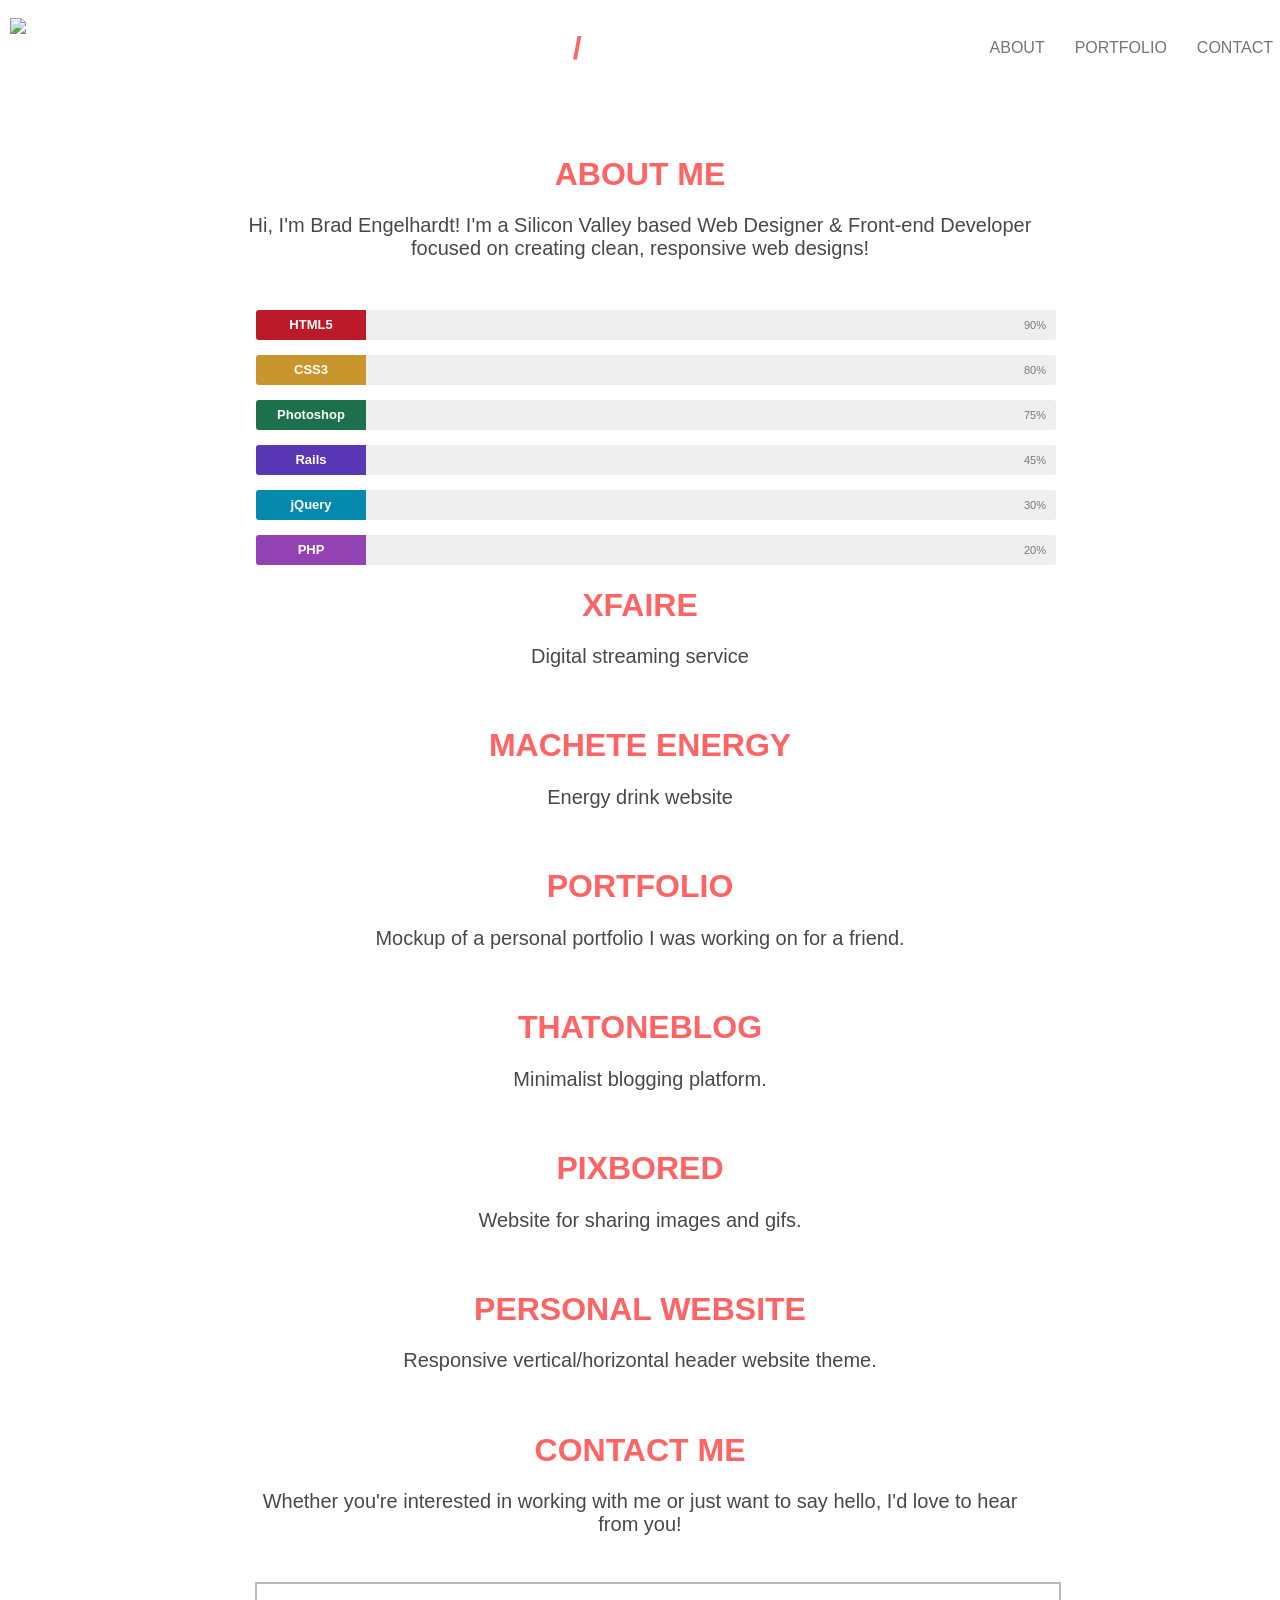
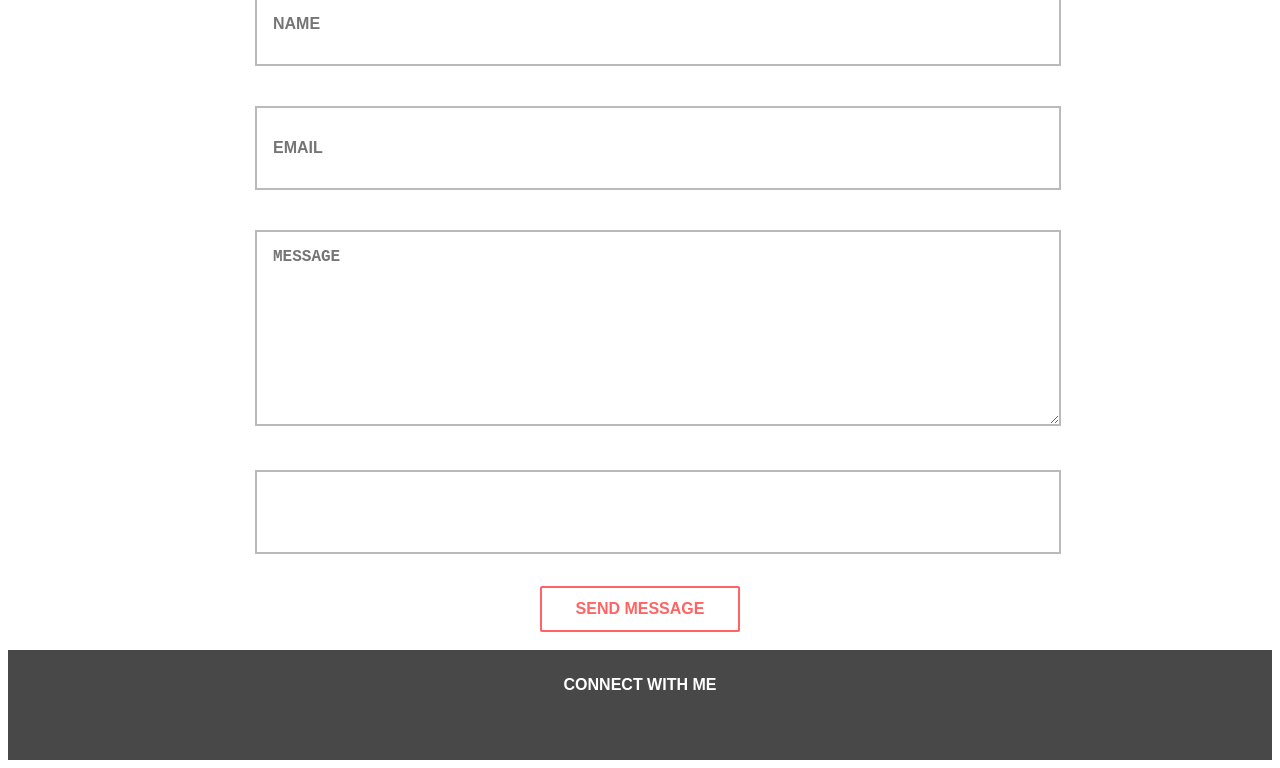
==== src/index.html @ 7ea71471 "6/10" ====
<!DOCTYPE html>
<html lang="en">
<head>
  <meta charset="UTF-8">
  <meta http-equiv="X-UA-Compatible" content="IE=edge">
  <meta name="viewport" content="width=device-width, initial-scale=1.0">
  <title>Document</title>
  <link rel="stylesheet" href="./style.css">
  <link rel="stylesheet" href="./script.js">
</head>

<body>
  <!-- navbar header -->
  <div class="nav-header">
    <div class="nav-brand">
      <img src="https://s3-us-west-2.amazonaws.com/parallax-theme/assets/bradlogo2.png">
    </div>
    <i class="fa fa-bars fa-3x"></i>
    <div class="header-links">
      <ul>
        <li data-menuanchor="fourthPage"><a href="#contact">CONTACT</a></li>
        <li data-menuanchor="thirdPage"><a href="#portfolio">PORTFOLIO</a></li>
        <li data-menuanchor="secondPage"><a href="#about">ABOUT</a></li>
      </ul>
    </div>
  </div>
  <!-- end navbar header -->

  <!-- sidebar slider -->
  <div class="nav-screen">
    <i class="fa fa-times fa-3x"></i>
    <div class="nav-container">
      <div class="nav-links">
        <ul id='myMenu'>
          <li data-menuanchor="secondPage"><a href="#about">ABOUT</a></li>
          <li data-menuanchor="thirdPage"><a href="#portfolio">PORTFOLIO</a></li>
          <li data-menuanchor="fourthPage"><a href="#contact">CONTACT</a></li>
        </ul>
      </div>
    </div>
  </div>
  <!-- end navbar slider -->

  <!-- begin fullpage -->

  <div id="fullpage">

    <!-- begin section -->

    <div class="section aboutme" data-anchor="aboutme">
      <div class="opaque-bg animated fadeInDown">
        <h1 style="color:white">BRAD<span style="color:#FF6363">/</span>ENGELHARDT</h1>
        <p><span id="holder"></span><span class="blinking-cursor">|</span></p>
      </div>
      <i id="moveDown" class="fa fa-chevron-down fa-3x bounce"></i>
    </div>
    <!-- end section -->

    <!-- begin section -->

    <div class="section" data-anchor="skills">
      <div class="content">
        <h1 class="wow fadeInDown" data-wow-delay="0.2s">ABOUT ME</h1>
        <p class="wow fadeInDown" data-wow-delay="0.2s">Hi, I'm Brad Engelhardt! I'm a Silicon Valley based Web Designer & Front-end Developer focused on creating clean, responsive web designs!</p>

        <div class=" wow fadeInUp container-skillbar" data-wow-delay="0.2s">
          <div class="skillbar clearfix " data-percent="90%">
            <div class="skillbar-title" style="background: #DD1E2F;"><span>HTML5</span></div>
            <div class="skillbar-bar" style="background: #DD1E2F;"></div>
            <div class="skill-bar-percent">90%</div>
          </div> <!-- End Skill Bar -->

          <div class="skillbar clearfix " data-percent="80%">
            <div class="skillbar-title" style="background: #EBB035;"><span>CSS3</span></div>
            <div class="skillbar-bar" style="background: #EBB035;"></div>
            <div class="skill-bar-percent">80%</div>
          </div> <!-- End Skill Bar -->

          <div class="skillbar clearfix " data-percent="75%">
            <div class="skillbar-title" style="background: #218559;"><span>Photoshop</span></div>
            <div class="skillbar-bar" style="background: #218559;"></div>
            <div class="skill-bar-percent">75%</div>
          </div> <!-- End Skill Bar -->

          <div class="skillbar clearfix " data-percent="45%">
            <div class="skillbar-title" style="background: #6840D4;"><span>Rails</span></div>
            <div class="skillbar-bar" style="background: #6840D4;"></div>
            <div class="skill-bar-percent">45%</div>
          </div> <!-- End Skill Bar -->

          <div class="skillbar clearfix " data-percent="30%">
            <div class="skillbar-title" style="background: #06A2CB;"><span>jQuery</span></div>
            <div class="skillbar-bar" style="background: #06A2CB;"></div>
            <div class="skill-bar-percent">30%</div>
          </div> <!-- End Skill Bar -->

          <div class="skillbar clearfix " data-percent="20%">
            <div class="skillbar-title" style="background: #AB4DD2;"><span>PHP</span></div>
            <div class="skillbar-bar" style="background: #AB4DD2;"></div>
            <div class="skill-bar-percent">20%</div>
          </div> <!-- End Skill Bar -->
        </div>
      </div>
    </div>
    <!-- end section -->

    <!-- begin section -->

    <div class="section" data-anchor="projects">
      <div class="content-slide">
        <div class="slide">
          <h1 class="wow fadeInDown" data-wow-delay="0.2s">XFAIRE</h1>
          <p class="wow fadeInDown" data-wow-delay="0.2s">Digital streaming service</p>
          <img class="wow fadeInUp" data-wow-delay="0.2s" data-src="https://s3-us-west-2.amazonaws.com/bradengelhardt/assets/xfaire.jpg">
        </div>
        <div class="slide">
          <h1>MACHETE ENERGY</h1>
          <p>Energy drink website</p>
          <img data-src="https://s3-us-west-2.amazonaws.com/bradengelhardt/assets/machete.jpg">
        </div>
        <div class="slide">
          <h1>PORTFOLIO</h1>
          <p>Mockup of a personal portfolio I was working on for a friend.</p>
          <img data-src="https://s3-us-west-2.amazonaws.com/bradengelhardt/assets/cascioportfolio.jpg">
        </div>
        <div class="slide">
          <h1>THATONEBLOG</h1>
          <p>Minimalist blogging platform.</p>
          <img data-src="https://s3-us-west-2.amazonaws.com/bradengelhardt/assets/blog.jpg">
        </div>
        <div class="slide">
          <h1>PIXBORED</h1>
          <p>Website for sharing images and gifs.</p>
          <img data-src="https://s3-us-west-2.amazonaws.com/bradengelhardt/assets/pixbored.jpg">
        </div>
        <div class="slide">
          <h1>PERSONAL WEBSITE</h1>
          <p>Responsive vertical/horizontal header website theme.</p>
          <img data-src="https://s3-us-west-2.amazonaws.com/bradengelhardt/assets/personalsite.jpg">
        </div>
      </div>
    </div>
    <!-- end section -->

    <!-- begin section -->

    <div class="section" data-anchor="contact">
      <div class="content wow fadeInDown" data-wow-delay="0.2s">
        <h1>CONTACT ME</h1>
        <p>Whether you're interested in working with me or just want to say hello, I'd love to hear from you!</p>
        <br>
        <div class="contact-form">

          <div id="form-messages"></div>
          <form id="ajax-contact" method="post" role="form" action="contact.php" data-toggle="validator">
            <div class="form-group has-feedback wow fadeInLeft" data-wow-delay="0.6s">
              <input type="text" class="form-control" id="name" name="name" placeholder="NAME" data-error="Field can't be blank!" required>
              <span class="glyphicon form-control-feedback" aria-hidden="true"></span>
              <div class="help-block with-errors"></div>
            </div>

            <div class="form-group has-feedback wow fadeInRight" data-wow-delay="0.8s">
              <input type="email" class="form-control" id="email" name="email" placeholder="EMAIL" data-error="Field can't be blank!" required>
              <span class="glyphicon form-control-feedback" aria-hidden="true"></span>
              <div class="help-block with-errors"></div>
            </div>

            <div class="form-group has-feedback wow fadeInLeft" data-wow-delay="1s">
              <textarea data-minlength="10" class="form-control" id="message" name="message" placeholder="MESSAGE" data-error="Minimum of 10 characters" required></textarea>
              <span class="glyphicon form-control-feedback" aria-hidden="true"></span>
              <div class="help-block with-errors"></div>
            </div>

            <div class="hidden">
              <input type="text" class="form-control" id="human" name="human" placeholder="">
            </div>
            <div class="wow fadeInUp" data-wow-delay="1s">
              <button type="submit" id="submit" name="submit" class="btn btn-lg">SEND MESSAGE</button>
            </div>
          </form>
          <br>
        </div>
      </div>
    </div>
    <!-- end section -->

    <!-- begin section -->

    <div class="section fp-auto-height">
      <div class="footer">
        <p>CONNECT WITH ME</p>
        <div class="social-links">
          <span><a href="https://www.linkedin.com/in/bradleyengelhardt" target="_blank"><i class="fa fa-linkedin fa-2x"></i></a></span>
          <span><a target="_blank" href="https://twitter.com/bradengelhardt" target="_blank"><i class="fa fa-twitter fa-2x"></i></a></span>
          <span><a href="https://github.com/SquishyAndroid" target="_blank"><i class="fa fa-github fa-2x"></i></a></span>
          <span><a href="https://codepen.io/SquishyAndroid/pens/public/"><i class="fa fa-codepen fa-2x"></i></a></span>
        </div>
      </div>
    </div>
    <!-- end section -->

  </div>
  <!-- end fullpage -->
</body>
</html>
---- src/style.css ----
/* general styles */

body {
  font-family: "Raleway", sans-serif !important;
}

ul {
  list-style-type: none;
}

a {
  text-decoration: none !important;
}

h1 {
  color: #ff6363;
  font-weight: bold;
}

p {
  font-size: 20px;
  color: #484848;
}

.section {
  text-align: center;
}

.skillbar {
  cursor: pointer;
}

.hide {
  display: none;
}

.display {
  display: block;
}

/* flash alert styles */

.flash-container {
  width: 100%;
  position: fixed;
  z-index: 700;
  padding-top: 20px;
  font-weight: bold;
}

.alert {
  text-align: center !important;
  width: 500px !important;
  margin-left: auto !important;
  margin-right: auto !important;
  color: #211809 !important;
}

/* Nav Screen */

.nav-screen {
  height: 100%;
  z-index: 500;
  position: fixed;
  background-color: #000;
  opacity: 1;
  right: -285px; /* start off behind the scenes */
  -webkit-font-smoothing: antialiased;
  position: fixed;
  width: 285px;
}

.nav-screen .active {
  display: block;
}

/* nav header links */

.nav-brand {
  position: fixed;
  left: 0;
  z-index: 600;
  padding: 10px;
}

.nav-brand img {
  width: 50px;
}

.fa-bars {
  display: none !important;
  color: #ff6363;
  float: right;
  padding: 20px;
  position: fixed;
  right: 0;
  z-index: 500;
  cursor: pointer;
}

.fa-times {
  color: #ff6363;
  float: right;
  padding: 20px;
  right: 0;
  z-index: 600;
  cursor: pointer;
}

.header-links {
  position: fixed;
  width: 100%;
  z-index: 500;
}

.header-links li {
  color: white;
  display: inline;
  float: right;
  padding: 15px;
  font-size: 16px;
}

.header-links a {
  color: #757575;
  -webkit-transition: all 0.2s ease-in;
}

.header-links a:hover {
  color: #ff6363 !important;
}

/* slide out nav menu styles */

.nav-container {
  padding-top: 10%;
}

.nav-links {
  width: 250px;
  text-align: center;
  margin-left: auto;
  margin-right: auto;
}

.nav-links ul {
  margin-top: 15%;
  text-align: center;
  padding-top: 10%;
}

.nav-links a {
  color: #ffffff;
  font-size: 30px;
  line-height: 2.5;
  font-weight: bold;
  text-decoration: none;
  margin-left: auto;
  margin-right: auto;
}

.nav-links a:hover {
  color: #ff6363;
  -webkit-transition: all 0.6s ease-in-out;
  -o-transition: all 0.6s ease-in-out;
  -ms-transition: all 0.6s ease-in-out;
  -moz-transition: all 0.6s ease-in-out;
  transition: all 0.6s ease-in-out;
}

#fp-nav ul li .fp-tooltip {
  color: #5f5f5f !important;
}

/* Expanding border effect */

.header-links a::after {
  display: block;
  margin: 0 auto;
  margin-top: 5px;
  width: 0;
  height: 2px;
  background-color: #fff;
  content: "";
  opacity: 0;
  -webkit-transition: width 0.6s, opacity 0.8s;
  -moz-transition: width 0.6s, opacity 0.8s;
  transition: width 0.6s, opacity 0.8s;
}

.header-links a:hover::after,
.header-links a:focus::after {
  opacity: 1;
  width: 100%;
}

/* main header section */

.opaque-bg {
  margin-left: auto;
  margin-right: auto;
  max-width: 380px;
  padding: 1px 1px 5px 5px;
}

.aboutme {
  background: url("https://s3-us-west-2.amazonaws.com/files.bradengelhardt.com/brad-bg-main.jpg")
    no-repeat;
  background-size: cover;
}

.aboutme p {
  color: white;
  font-weight: 100;
  font-size: 17.4px;
}

/* bouncing arrow */

.fa-chevron-down {
  color: #ff6363 !important;
  bottom: 10px;
  margin-left: -30px;
  cursor: pointer;
  position: absolute;
  opacity: 0;
  -webkit-transition: 1.2s ease;
}

/* Scroll down indicator (bouncing) */

@-webkit-keyframes bounce {
  0%,
  20%,
  50%,
  80%,
  100% {
    -webkit-transform: translateY(0);
    transform: translateX(0);
  }
  40% {
    -webkit-transform: translateY(-30px);
    transform: translateY(-30px);
  }
  60% {
    -webkit-transform: translateY(-15px);
    transform: translateY(-15px);
  }
}

@-moz-keyframes bounce {
  0%,
  20%,
  50%,
  80%,
  100% {
    transform: translateY(0);
  }
  40% {
    transform: translateY(-30px);
  }
  60% {
    transform: translateY(-15px);
  }
}

@keyframes bounce {
  0%,
  20%,
  50%,
  80%,
  100% {
    -ms-transform: translateY(0);
    transform: translateY(0);
  }
  40% {
    -ms-transform: translateY(-30px);
    transform: translateY(-30px);
  }
  60% {
    -ms-transform: translateY(-15px);
    transform: translateY(-15px);
  }
}

.bounce {
  -webkit-animation: bounce 2s infinite;
  animation: bounce 2s infinite;
}

/* about section */

/* Skill bars */

.container-skillbar {
  width: 100%;
  padding-top: 30px;
  padding-right: 2%;
  padding-left: 2%;
  height: auto;
  overflow: none;
}
.skillbar {
  position: relative;
  display: block;
  margin-bottom: 15px;
  width: 100%;
  background: #efefef;
  height: 30px;
  border-radius: 3px;
  -moz-border-radius: 3px;
  -webkit-border-radius: 3px;
  -webkit-transition: 0.4s linear;
  -moz-transition: 0.4s linear;
  -ms-transition: 0.4s linear;
  -o-transition: 0.4s linear;
  transition: 0.4s linear;
  -webkit-transition-property: width, background-color;
  -moz-transition-property: width, background-color;
  -ms-transition-property: width, background-color;
  -o-transition-property: width, background-color;
  transition-property: width, background-color;
}

.skillbar-title {
  position: absolute;
  top: 0;
  left: 0;
  width: 110px;
  font-weight: bold;
  font-size: 13px;
  color: #fff;
  background: #6adcfa;
  -webkit-border-top-left-radius: 3px;
  -webkit-border-bottom-left-radius: 4px;
  -moz-border-radius-topleft: 3px;
  -moz-border-radius-bottomleft: 3px;
  border-top-left-radius: 3px;
  border-bottom-left-radius: 3px;
}

.skillbar-title span {
  display: block;
  background: rgba(0, 0, 0, 0.15);
  padding: 0 20px;
  height: 30px;
  line-height: 30px;
  -webkit-border-top-left-radius: 3px;
  -webkit-border-bottom-left-radius: 3px;
  -moz-border-radius-topleft: 3px;
  -moz-border-radius-bottomleft: 3px;
  border-top-left-radius: 3px;
  border-bottom-left-radius: 3px;
}

.skillbar-bar {
  height: 30px;
  width: 0px;
  border-radius: 3px;
  -moz-border-radius: 3px;
  -webkit-border-radius: 3px;
}

.skill-bar-percent {
  position: absolute;
  right: 10px;
  top: 0;
  font-size: 11px;
  height: 30px;
  line-height: 30px;
  color: #ffffff;
  color: rgba(0, 0, 0, 0.5);
}

/* portfolio section */

.content {
  margin-left: auto;
  margin-right: auto;
  max-width: 800px;
}

.content-slide {
  margin-left: auto;
  margin-right: auto;
  max-width: 800px;
}

.content-slide img {
  width: 70%;
}

.fp-controlArrow.fp-next {
  border-color: transparent transparent transparent #ff6363 !important;
  right: 45px !important;
}

.fp-controlArrow.fp-prev {
  border-color: transparent #ff6363 transparent transparent !important;
  left: 45px !important;
}

#fp-nav ul li a span,
.fp-slidesNav ul li a span {
  background: rgba(0, 0, 0, 0.62) !important;
}

/* contact us styles */

.fa-paper-plane {
  color: #484848;
}

/* paper plane shake on hover */

.plane-animated {
  animation-duration: 6s;
  animation-fill-mode: both;
  animation-iteration-count: infinite;
  animation-play-state: paused;
}

.fa-paper-plane:hover {
  /* Toggle our animation play state to running when we are hovering over our sticker */
  animation-play-state: running;
}

@keyframes shake {
  0%,
  100% {
    transform: translateX(0);
  }
  10%,
  30%,
  50%,
  70%,
  90% {
    transform: translateX(-10px);
  }
  20%,
  40%,
  60%,
  80% {
    transform: translateX(10px);
  }
}
.shake {
  animation-name: shake;
}

/* input field styles */

.contact-form {
  padding: 0px 15px 0px 15px;
}

.form-control {
  border: 2px solid rgba(0, 0, 0, 0.27);
  width: 100%;
  max-width: 100%;
  height: 3em;
  font-size: 16px;
  padding: 1em;
  margin: 0.5em 0 2em 0;
  font-weight: bold;
}

textarea {
  min-height: 10em;
}

label {
  display: inline-block;
  max-width: 100%;
  margin-bottom: 5px;
  font-size: 18px;
  text-transform: uppercase;
  font-weight: 500;
}

#submit {
  outline: none;
  padding: 12px;
  min-width: 200px;
  border-radius: 2px;
  border: 2px solid #ff6363;
  text-align: center;
  font-size: 1em;
  color: #ff6363;
  background-color: white;
  text-decoration: none;
  text-transform: uppercase;
  font-weight: bold;
}

#submit:hover {
  background-color: #ff6363;
  color: white;
  -webkit-transition: all 0.3s ease-out;
  -o-transition: all 0.3s ease-out;
  -ms-transition: all 0.3s ease-out;
  -moz-transition: all 0.3s ease-out;
  transition: all 0.3s ease-out;
}

/* footer styles */

.footer {
  background-color: #484848;
  height: 100px;
  padding-top: 10px;
}

.footer p {
  color: white;
  font-weight: bold;
  font-size: 16px;
}

.social-links a {
  color: white;
  padding: 0px 5px 0px 5px;
}

.social-links a:hover {
  color: #ff6363;
  -webkit-transition: all 0.2s ease-in-out;
  -o-transition: all 0.2s ease-in-out;
  -ms-transition: all 0.2s ease-in-out;
  -moz-transition: all 0.2s ease-in-out;
  transition: all 0.2s ease-in-out;
}

/* smaller resolution styles */

@media (min-width: 100px) and (max-width: 500px) {
  .fa-bars {
    display: block !important;
  }

  .header-links {
    display: none;
  }
}

/* mobile styles */

@media (min-width: 100px) and (max-width: 400px) {
  .content {
    max-width: 300px;
  }

  .aboutme h1 {
    font-size: 28px;
  }
}

/* loading screen animation */

.spinner {
  position: fixed;
  width: 100%;
  height: 100%;
  padding: 25%;
  background-color: #2f2f2f;
  text-align: center;
  font-size: 10px;
  z-index: 1000;
}

.spinner > div {
  background-color: #ff6363;
  height: 100%;
  width: 6px;
  display: inline-block;

  -webkit-animation: sk-stretchdelay 1.2s infinite ease-in-out;
  animation: sk-stretchdelay 1.2s infinite ease-in-out;
}

.spinner .rect2 {
  -webkit-animation-delay: -1.1s;
  animation-delay: -1.1s;
}

.spinner .rect3 {
  -webkit-animation-delay: -1s;
  animation-delay: -1s;
}

.spinner .rect4 {
  -webkit-animation-delay: -0.9s;
  animation-delay: -0.9s;
}

.spinner .rect5 {
  -webkit-animation-delay: -0.8s;
  animation-delay: -0.8s;
}

@-webkit-keyframes sk-stretchdelay {
  0%,
  40%,
  100% {
    -webkit-transform: scaleY(0.4);
  }
  20% {
    -webkit-transform: scaleY(1);
  }
}

@keyframes sk-stretchdelay {
  0%,
  40%,
  100% {
    transform: scaleY(0.4);
    -webkit-transform: scaleY(0.4);
  }
  20% {
    transform: scaleY(1);
    -webkit-transform: scaleY(1);
  }
}

.blinking-cursor {
  font-weight: 500;
  margin-left: 4px;
  font-size: 20px;
  color: white !important;
  -webkit-animation: 1s blink step-end infinite;
  -moz-animation: 1s blink step-end infinite;
  -ms-animation: 1s blink step-end infinite;
  -o-animation: 1s blink step-end infinite;
  animation: 1s blink step-end infinite;
}

@keyframes "blink" {
  from,
  to {
    color: transparent;
  }
  50% {
    color: white;
  }
}

@-moz-keyframes blink {
  from,
  to {
    color: transparent;
  }
  50% {
    color: white;
  }
}

@-webkit-keyframes "blink" {
  from,
  to {
    color: transparent;
  }
  50% {
    color: white;
  }
}

@-ms-keyframes "blink" {
  from,
  to {
    color: transparent;
  }
  50% {
    color: white;
  }
}

@-o-keyframes "blink" {
  from,
  to {
    color: transparent;
  }
  50% {
    color: white;
  }
}

.success {
  padding: 1em;
  margin-bottom: 0.75rem;
  text-shadow: 0 1px 0 rgba(255, 255, 255, 0.5);
  color: #468847;
  background-color: #dff0d8;
  border: 1px solid #d6e9c6;
  -webkit-border-radius: 4px;
  -moz-border-radius: 4px;
  border-radius: 4px;
}

.error {
  padding: 1em;
  margin-bottom: 0.75rem;
  text-shadow: 0 1px 0 rgba(255, 255, 255, 0.5);
  color: #b94a48;
  background-color: #f2dede;
  border: 1px solid rgba(185, 74, 72, 0.3);
  -webkit-border-radius: 4px;
  -moz-border-radius: 4px;
  border-radius: 4px;
}
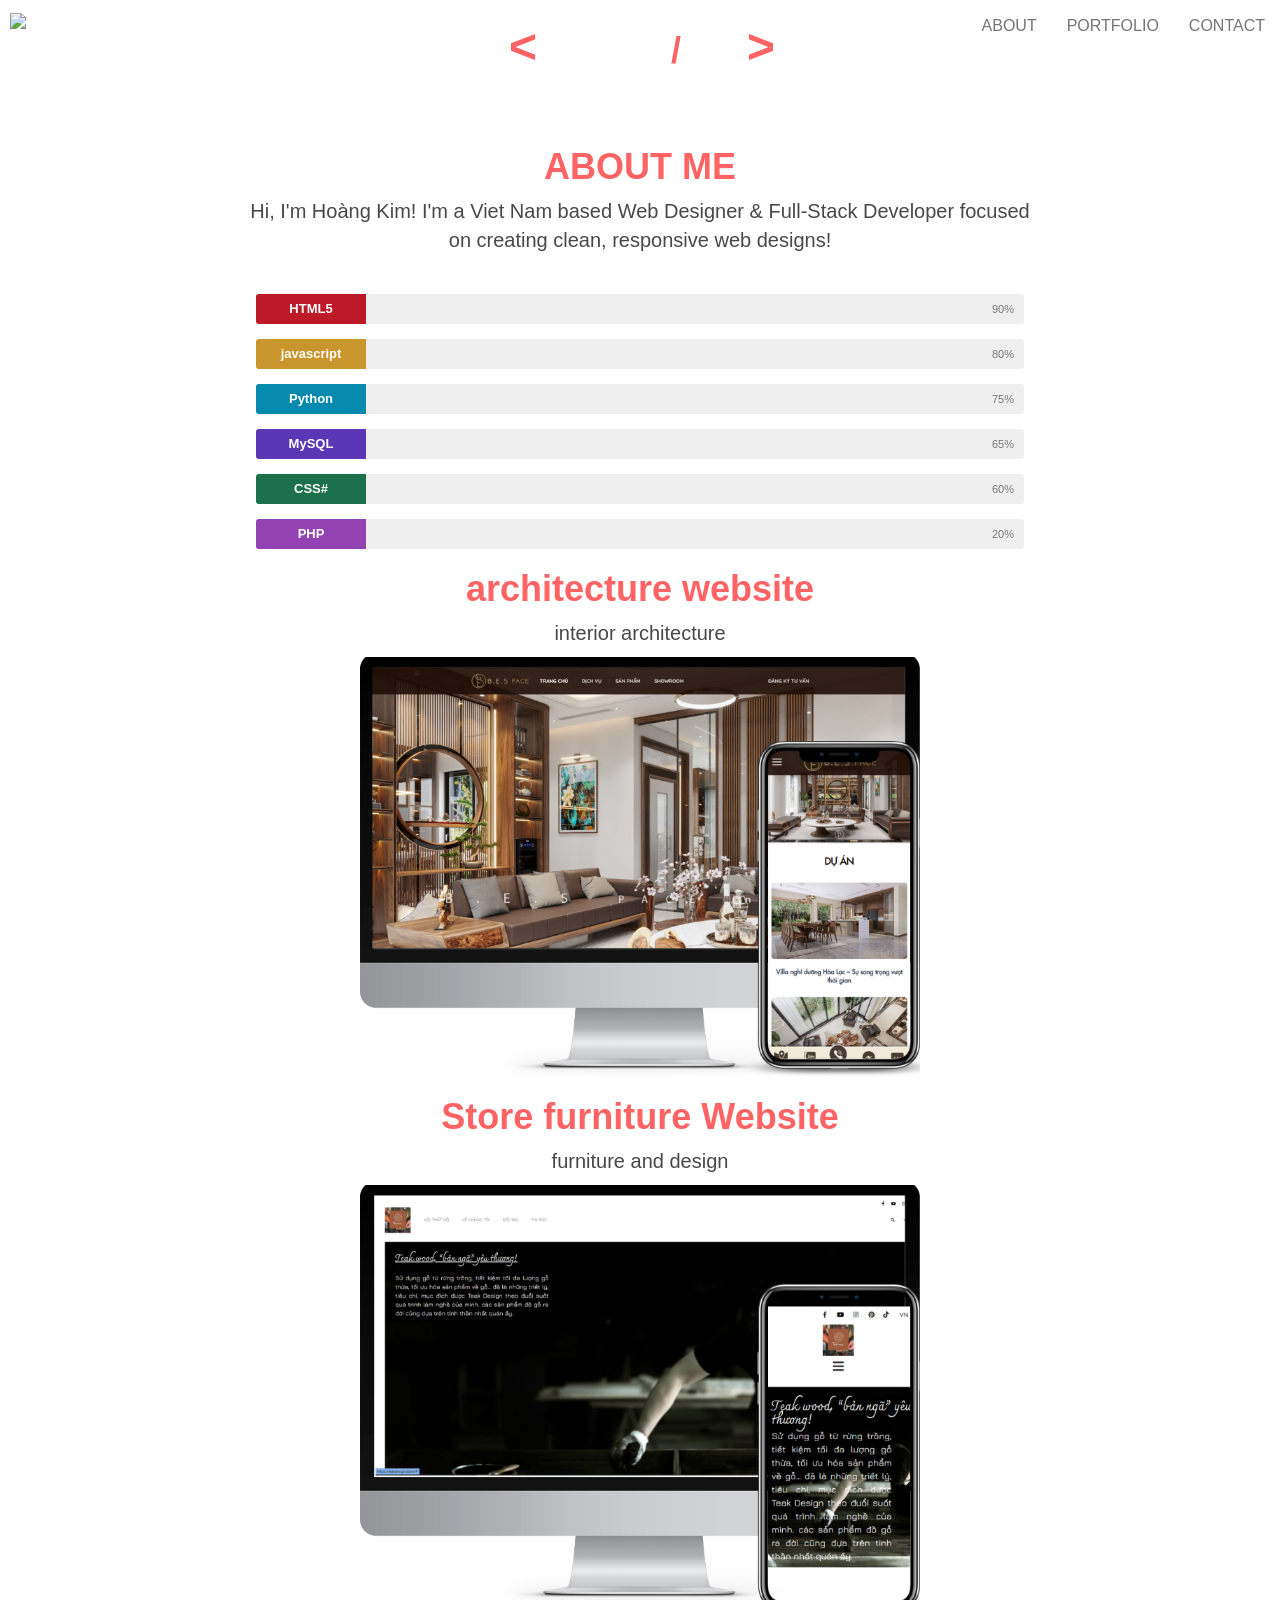
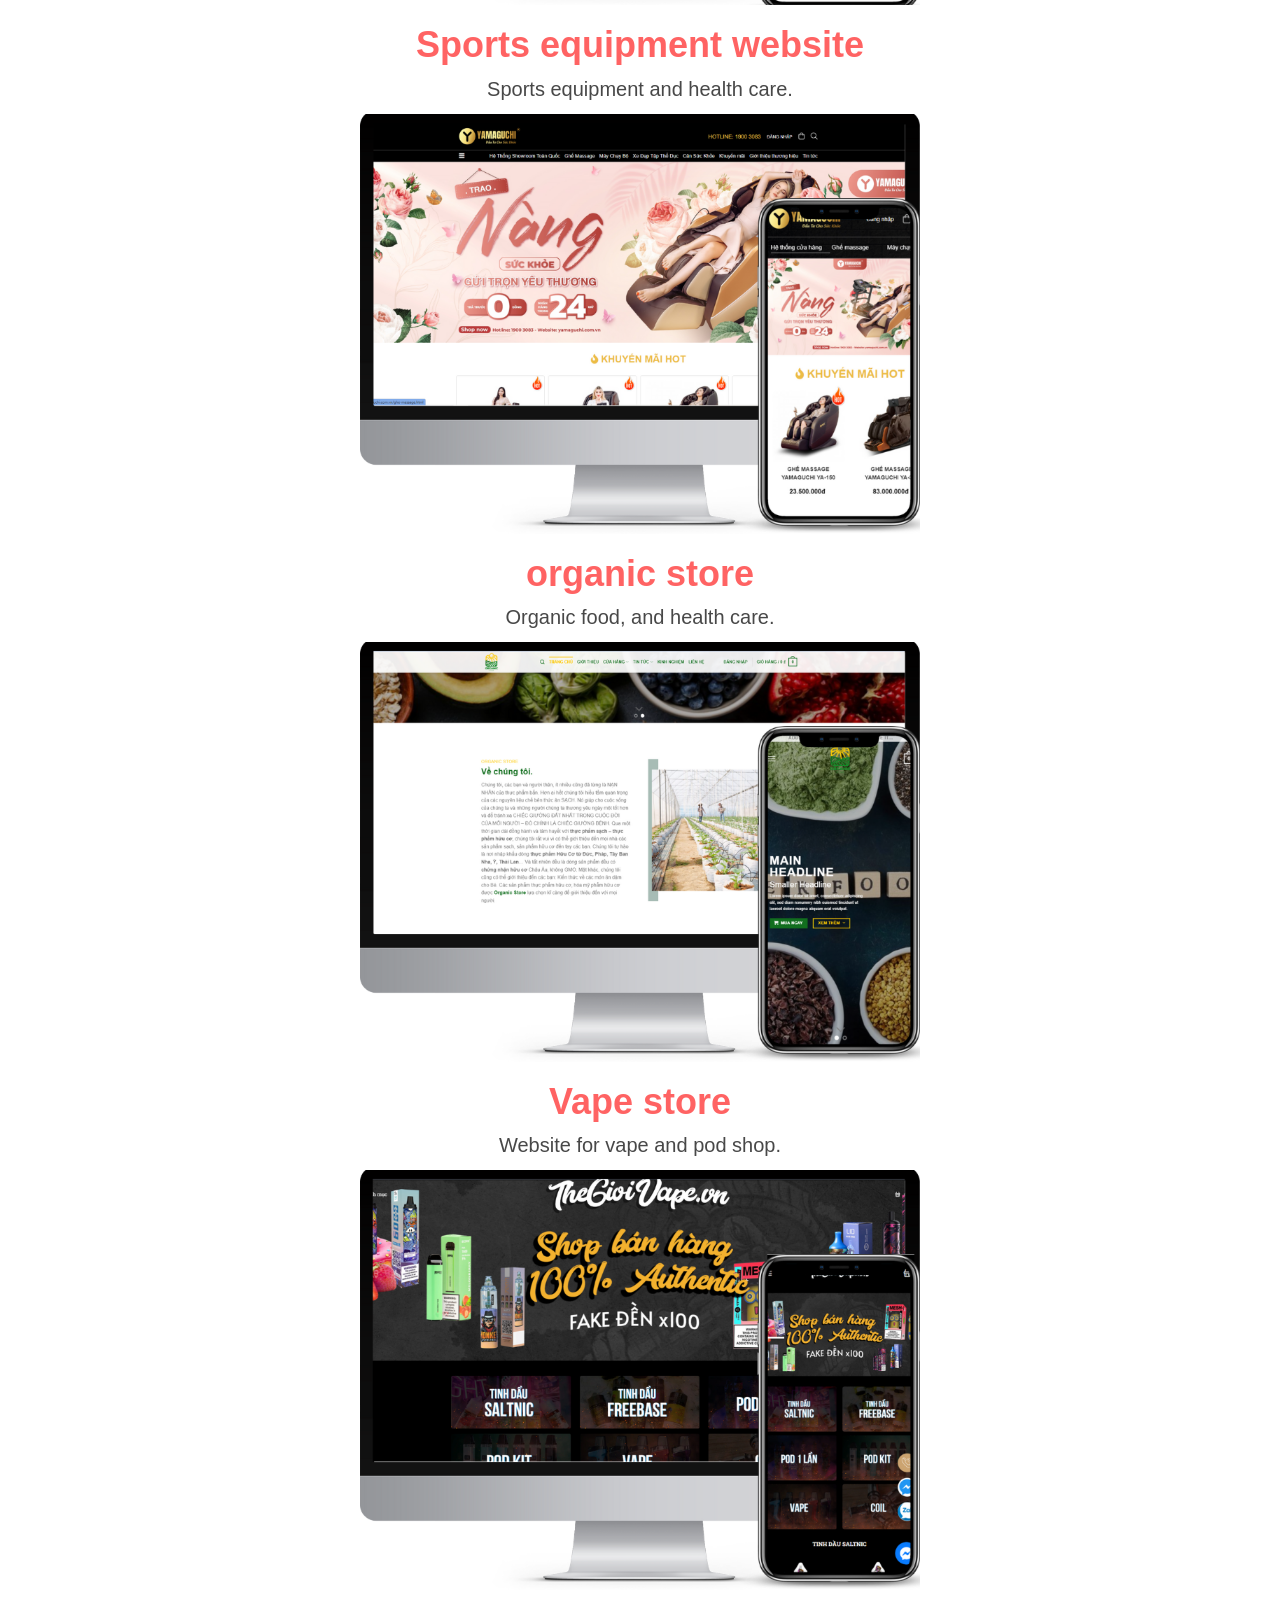
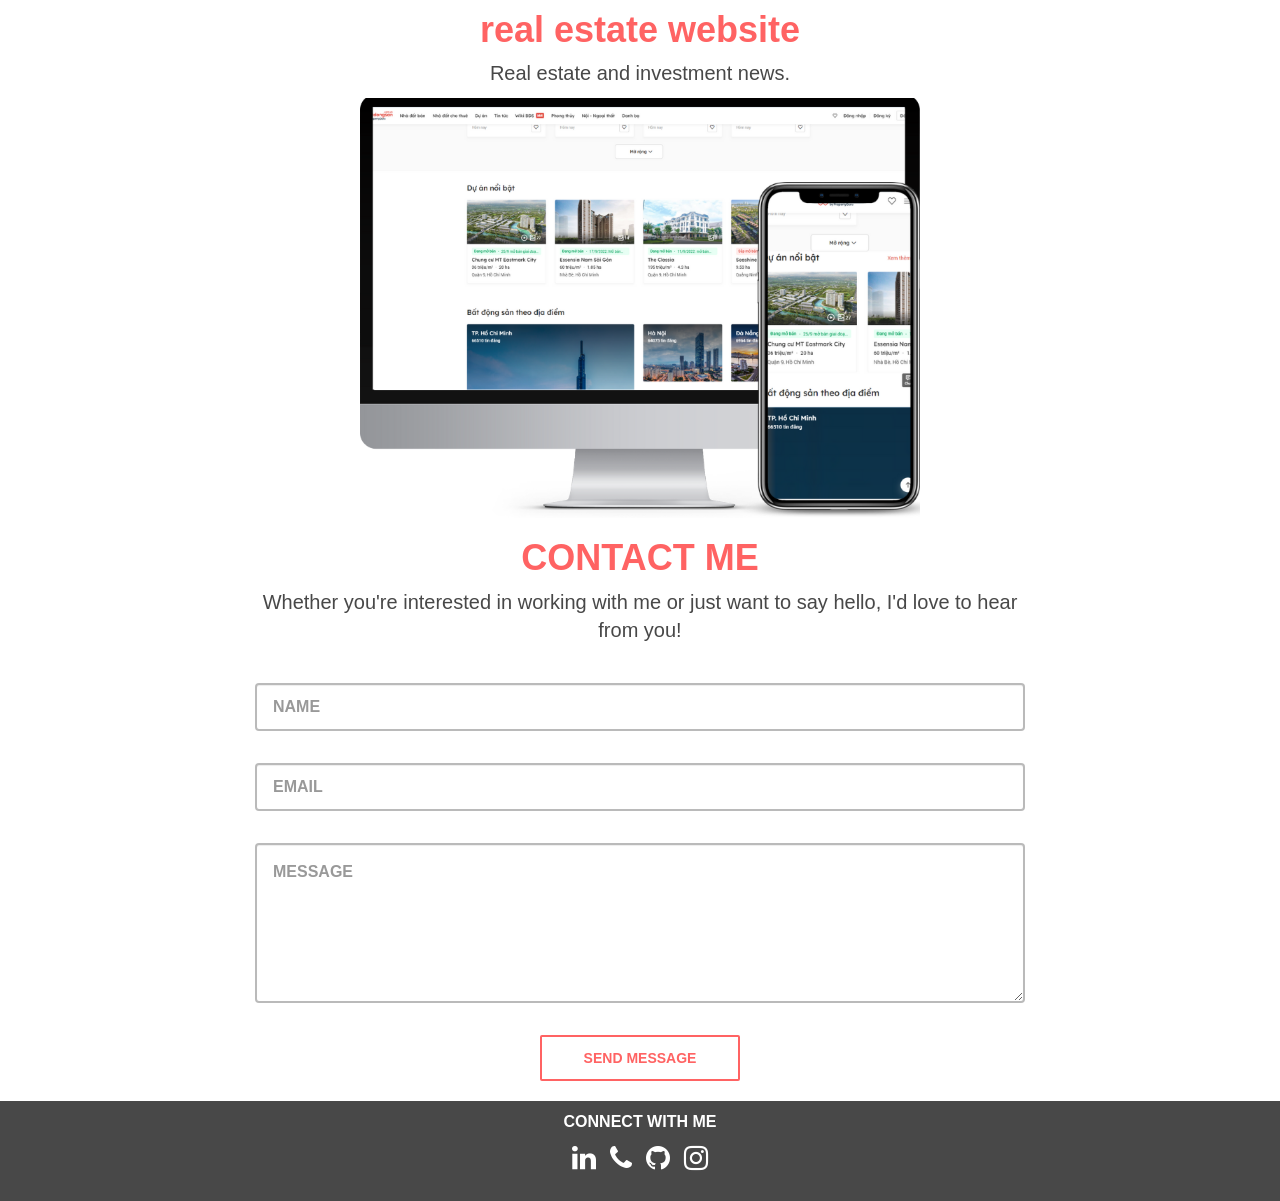
==== commit 426c0262: "Update index.html" ====
--- a/src/index.html
+++ b/src/index.html
@@ -1,14 +1,19 @@
 <!DOCTYPE html>
-<html lang="en">
+<html lang="en" >
 <head>
   <meta charset="UTF-8">
-  <meta http-equiv="X-UA-Compatible" content="IE=edge">
-  <meta name="viewport" content="width=device-width, initial-scale=1.0">
-  <title>Document</title>
-  <link rel="stylesheet" href="./style.css">
-  <link rel="stylesheet" href="./script.js">
+  <title>CodePen - Personal Webpage</title>
+  <title>BRADENGELHARDT</title>
+  <meta name="description" content="Web designer and front-end developer">
+  <link href='https://fonts.googleapis.com/css?family=Raleway:100,200,400,600' rel='stylesheet' type='text/css'>
+  <link href="https://cdnjs.cloudflare.com/ajax/libs/fullPage.js/2.7.4/jquery.fullPage.min.css" rel="stylesheet" type="text/css">
+  <link rel="stylesheet" href="https://maxcdn.bootstrapcdn.com/font-awesome/4.4.0/css/font-awesome.min.css">
+<link rel='stylesheet' href='https://cdnjs.cloudflare.com/ajax/libs/twitter-bootstrap/3.3.7/css/bootstrap.min.css'>
+<link rel='stylesheet' href='https://cdnjs.cloudflare.com/ajax/libs/animate.css/3.5.2/animate.min.css'><link rel="stylesheet" href="./style.css">
+
 </head>
-
+<body>
+<!-- partial:index.partial.html -->
 <body>
   <!-- navbar header -->
   <div class="nav-header">
@@ -49,7 +54,7 @@
 
     <div class="section aboutme" data-anchor="aboutme">
       <div class="opaque-bg animated fadeInDown">
-        <h1 style="color:white">BRAD<span style="color:#FF6363">/</span>ENGELHARDT</h1>
+        <h1 style="color:white"><span style="color:#FF6363; font-size: 4.8rem;" ><</span>HOÀNG<span style="color:#FF6363">/</span>KIM<span style="color:#FF6363;font-size: 4.8rem">></span></h1>
         <p><span id="holder"></span><span class="blinking-cursor">|</span></p>
       </div>
       <i id="moveDown" class="fa fa-chevron-down fa-3x bounce"></i>
@@ -61,7 +66,7 @@
     <div class="section" data-anchor="skills">
       <div class="content">
         <h1 class="wow fadeInDown" data-wow-delay="0.2s">ABOUT ME</h1>
-        <p class="wow fadeInDown" data-wow-delay="0.2s">Hi, I'm Brad Engelhardt! I'm a Silicon Valley based Web Designer & Front-end Developer focused on creating clean, responsive web designs!</p>
+        <p class="wow fadeInDown" data-wow-delay="0.2s">Hi, I'm Hoàng Kim! I'm a Viet Nam based Web Designer & Full-Stack Developer focused on creating clean, responsive web designs!</p>
 
         <div class=" wow fadeInUp container-skillbar" data-wow-delay="0.2s">
           <div class="skillbar clearfix " data-percent="90%">
@@ -71,27 +76,27 @@
           </div> <!-- End Skill Bar -->
 
           <div class="skillbar clearfix " data-percent="80%">
-            <div class="skillbar-title" style="background: #EBB035;"><span>CSS3</span></div>
+            <div class="skillbar-title" style="background: #EBB035;"><span>javascript es6</span></div>
             <div class="skillbar-bar" style="background: #EBB035;"></div>
             <div class="skill-bar-percent">80%</div>
           </div> <!-- End Skill Bar -->
 
           <div class="skillbar clearfix " data-percent="75%">
-            <div class="skillbar-title" style="background: #218559;"><span>Photoshop</span></div>
+            <div class="skillbar-title" style="background: #06A2CB;"><span>Python</span></div>
+            <div class="skillbar-bar" style="background: #06A2CB;"></div>
+            <div class="skill-bar-percent">75%</div>
+          </div> <!-- End Skill Bar -->
+
+          <div class="skillbar clearfix " data-percent="65%">
+            <div class="skillbar-title" style="background: #6840D4;"><span>MySQL</span></div>
+            <div class="skillbar-bar" style="background: #6840D4;"></div>
+            <div class="skill-bar-percent">65%</div>
+          </div> <!-- End Skill Bar -->
+
+          <div class="skillbar clearfix " data-percent="60%">
+            <div class="skillbar-title" style="background: #218559;"><span>CSS#</span></div>
             <div class="skillbar-bar" style="background: #218559;"></div>
-            <div class="skill-bar-percent">75%</div>
-          </div> <!-- End Skill Bar -->
-
-          <div class="skillbar clearfix " data-percent="45%">
-            <div class="skillbar-title" style="background: #6840D4;"><span>Rails</span></div>
-            <div class="skillbar-bar" style="background: #6840D4;"></div>
-            <div class="skill-bar-percent">45%</div>
-          </div> <!-- End Skill Bar -->
-
-          <div class="skillbar clearfix " data-percent="30%">
-            <div class="skillbar-title" style="background: #06A2CB;"><span>jQuery</span></div>
-            <div class="skillbar-bar" style="background: #06A2CB;"></div>
-            <div class="skill-bar-percent">30%</div>
+            <div class="skill-bar-percent">60%</div>
           </div> <!-- End Skill Bar -->
 
           <div class="skillbar clearfix " data-percent="20%">
@@ -109,34 +114,34 @@
     <div class="section" data-anchor="projects">
       <div class="content-slide">
         <div class="slide">
-          <h1 class="wow fadeInDown" data-wow-delay="0.2s">XFAIRE</h1>
-          <p class="wow fadeInDown" data-wow-delay="0.2s">Digital streaming service</p>
-          <img class="wow fadeInUp" data-wow-delay="0.2s" data-src="https://s3-us-west-2.amazonaws.com/bradengelhardt/assets/xfaire.jpg">
-        </div>
-        <div class="slide">
-          <h1>MACHETE ENERGY</h1>
-          <p>Energy drink website</p>
-          <img data-src="https://s3-us-west-2.amazonaws.com/bradengelhardt/assets/machete.jpg">
-        </div>
-        <div class="slide">
-          <h1>PORTFOLIO</h1>
-          <p>Mockup of a personal portfolio I was working on for a friend.</p>
-          <img data-src="https://s3-us-west-2.amazonaws.com/bradengelhardt/assets/cascioportfolio.jpg">
-        </div>
-        <div class="slide">
-          <h1>THATONEBLOG</h1>
-          <p>Minimalist blogging platform.</p>
-          <img data-src="https://s3-us-west-2.amazonaws.com/bradengelhardt/assets/blog.jpg">
-        </div>
-        <div class="slide">
-          <h1>PIXBORED</h1>
-          <p>Website for sharing images and gifs.</p>
-          <img data-src="https://s3-us-west-2.amazonaws.com/bradengelhardt/assets/pixbored.jpg">
-        </div>
-        <div class="slide">
-          <h1>PERSONAL WEBSITE</h1>
-          <p>Responsive vertical/horizontal header website theme.</p>
-          <img data-src="https://s3-us-west-2.amazonaws.com/bradengelhardt/assets/personalsite.jpg">
+          <h1 class="wow fadeInDown" data-wow-delay="0.2s">architecture website</h1>
+          <p class="wow fadeInDown" data-wow-delay="0.2s">interior architecture</p>
+          <img class="wow fadeInUp" data-wow-delay="0.2s" src="../src/img/bes.png">
+        </div>
+        <div class="slide">
+          <h1>Store furniture Website</h1>
+          <p>furniture and design</p>
+          <img src="../src/img/teak.png">
+        </div>
+        <div class="slide">
+          <h1>Sports equipment website</h1>
+          <p>Sports equipment and health care.</p>
+          <img src="../src/img/ya.png">
+        </div>
+        <div class="slide">
+          <h1>organic store</h1>
+          <p>Organic food, and health care.</p>
+          <img src="../src/img/orga.png">
+        </div>
+        <div class="slide">
+          <h1>Vape store</h1>
+          <p>Website for vape and pod shop.</p>
+          <img src="../src/img/pod.png">
+        </div>
+        <div class="slide">
+          <h1>real estate website</h1>
+          <p>Real estate and investment news.</p>
+          <img src="../src/img/bds.png">
         </div>
       </div>
     </div>
@@ -190,10 +195,10 @@
       <div class="footer">
         <p>CONNECT WITH ME</p>
         <div class="social-links">
-          <span><a href="https://www.linkedin.com/in/bradleyengelhardt" target="_blank"><i class="fa fa-linkedin fa-2x"></i></a></span>
-          <span><a target="_blank" href="https://twitter.com/bradengelhardt" target="_blank"><i class="fa fa-twitter fa-2x"></i></a></span>
-          <span><a href="https://github.com/SquishyAndroid" target="_blank"><i class="fa fa-github fa-2x"></i></a></span>
-          <span><a href="https://codepen.io/SquishyAndroid/pens/public/"><i class="fa fa-codepen fa-2x"></i></a></span>
+          <span><a href="https://www.linkedin.com/in/" target="_blank"><i class="fa fa-linkedin fa-2x"></i></a></span>
+          <span><a target="_blank" href="https://zalo.me/0837819222" target="_blank"><i class="fa fa-phone fa-2x"></i></a></span>
+          <span><a href="https://github.com/hoangkim" target="_blank"><i class="fa fa-github fa-2x"></i></a></span>
+          <span><a href="https://www.instagram.com/hoangkimjpg/"><i class="fa fa-instagram fa-2x"></i></a></span>
         </div>
       </div>
     </div>
@@ -202,4 +207,11 @@
   </div>
   <!-- end fullpage -->
 </body>
-</html>+<!-- partial -->
+  <script src='https://code.jquery.com/jquery-2.1.1.min.js'></script>
+<script src='https://cdnjs.cloudflare.com/ajax/libs/wow/1.1.2/wow.min.js'></script>
+<script src='https://cdnjs.cloudflare.com/ajax/libs/twitter-bootstrap/4.5.2/js/bootstrap.min.js'></script>
+<script src='https://cdnjs.cloudflare.com/ajax/libs/fullPage.js/2.7.4/jquery.fullPage.min.js'></script><script  src="./script.js"></script>
+
+</body>
+</html>
